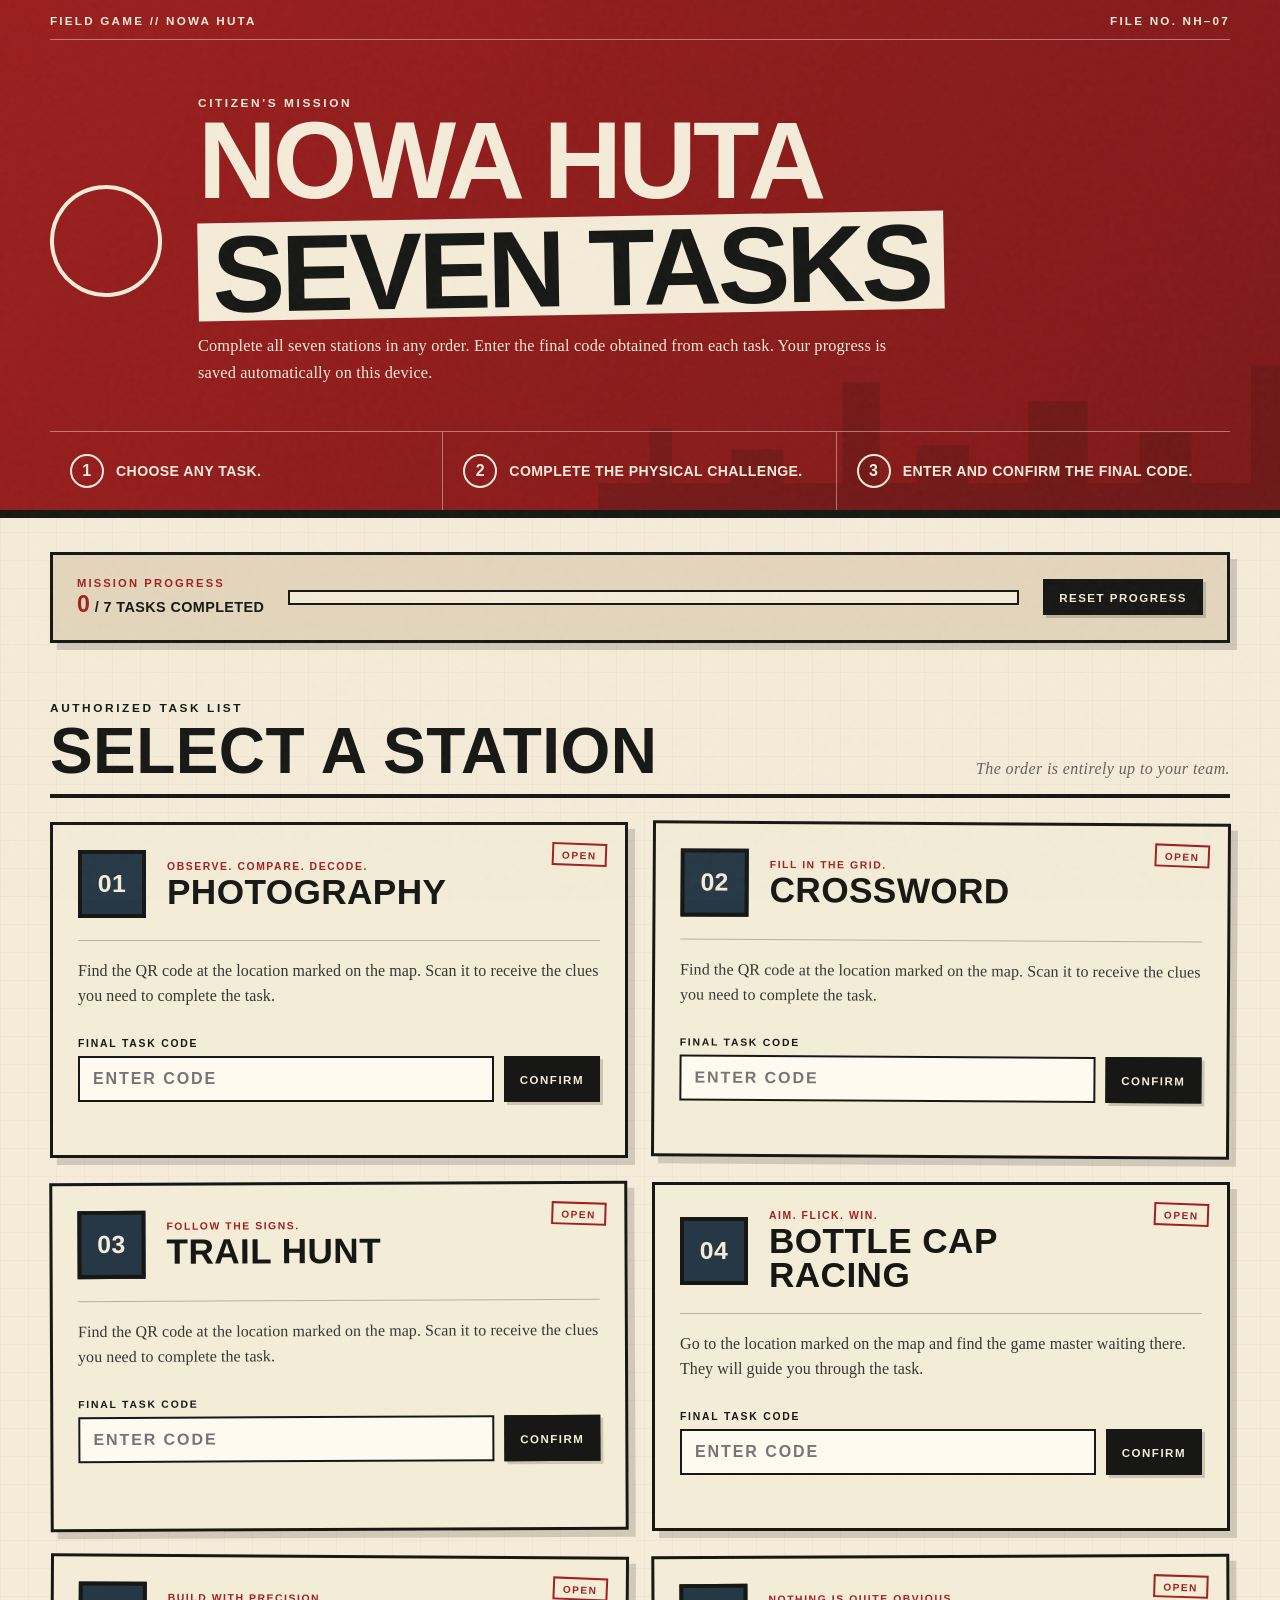
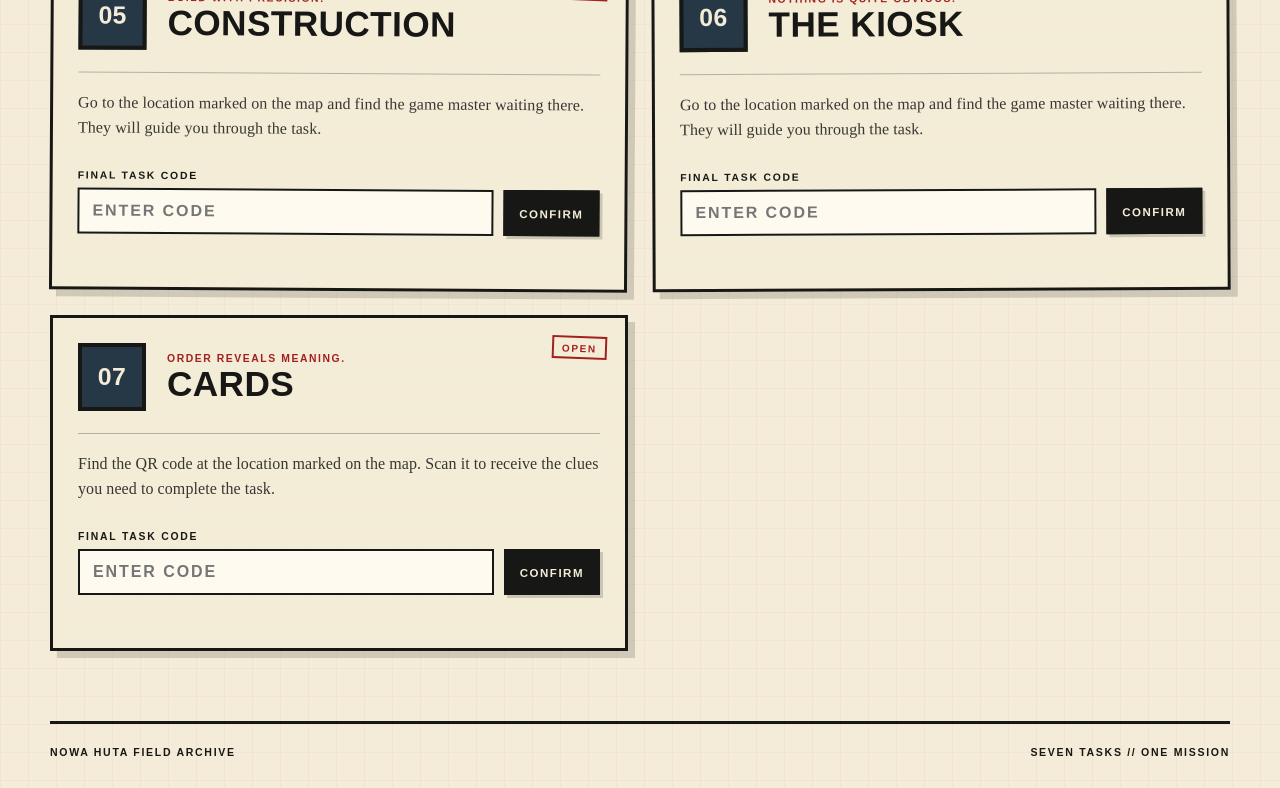
==== index.html @ c44e1f06 "Add files via upload" ====
<!doctype html>
<html lang="en">
<head>
  <meta charset="utf-8">
  <meta name="viewport" content="width=device-width, initial-scale=1">
  <meta name="theme-color" content="#a32020">
  <title>Nowa Huta // Seven Tasks</title>
  <meta name="description" content="A seven-task field game set in Nowa Huta and inspired by the visual language of the Polish People's Republic.">
  <link rel="stylesheet" href="styles.css">
</head>
<body>
  <div class="paper-noise" aria-hidden="true"></div>

  <header class="hero">
    <div class="hero__topline">
      <span>FIELD GAME // NOWA HUTA</span>
      <span>FILE NO. NH–07</span>
    </div>

    <div class="hero__content">
      <div class="hero__mark" aria-hidden="true">
        
      </div>
      <div>
        <p class="eyebrow">CITIZEN'S MISSION</p>
        <h1>NOWA HUTA<br><span>SEVEN TASKS</span></h1>
        <p class="hero__lead">Complete all seven stations in any order. Enter the final code obtained from each task. Your progress is saved automatically on this device.</p>
      </div>
    </div>

    <div class="hero__grid">
      <div class="hero__instruction">
        <span class="instruction-number">1</span>
        <p>Choose any task.</p>
      </div>
      <div class="hero__instruction">
        <span class="instruction-number">2</span>
        <p>Complete the physical challenge.</p>
      </div>
      <div class="hero__instruction">
        <span class="instruction-number">3</span>
        <p>Enter and confirm the final code.</p>
      </div>
    </div>
  </header>

  <main>
    <section class="progress-panel" aria-label="Game progress">
      <div>
        <p class="progress-panel__label">MISSION PROGRESS</p>
        <p class="progress-panel__value"><strong id="progress-count">0</strong> / 7 TASKS COMPLETED</p>
      </div>
      <div class="progress-track" aria-hidden="true">
        <span id="progress-bar"></span>
      </div>
      <button class="reset-button" id="reset-game" type="button">RESET PROGRESS</button>
    </section>

    <section class="tasks-section" aria-labelledby="tasks-title">
      <div class="section-heading">
        <div>
          <p class="eyebrow">AUTHORIZED TASK LIST</p>
          <h2 id="tasks-title">SELECT A STATION</h2>
        </div>
        <p class="section-note">The order is entirely up to your team.</p>
      </div>

      <div class="tasks-grid" id="tasks-grid"></div>
    </section>
  </main>

  <footer>
    <span>NOWA HUTA FIELD ARCHIVE</span>
    <span>SEVEN TASKS // ONE MISSION</span>
  </footer>

  <dialog class="completion-dialog" id="completion-dialog">
    <div class="completion-dialog__inner">
      <div class="completion-star" aria-hidden="true">★</div>
      <p class="eyebrow">MISSION REPORT</p>
      <h2>ALL TASKS COMPLETED</h2>
      <p>You have solved all seven challenges. Report to the game master for the final confirmation.</p>
      <button type="button" id="close-dialog">RETURN TO TASK LIST</button>
    </div>
  </dialog>

  <template id="task-template">
    <article class="task-card">
      <div class="task-card__status" aria-live="polite">OPEN</div>
      <div class="task-card__header">
        <span class="task-number"></span>
        <div>
          <p class="task-subtitle"></p>
          <h3 class="task-title"></h3>
        </div>
      </div>
      <p class="task-description"></p>
      <form class="code-form" novalidate>
        <label class="code-label">FINAL TASK CODE</label>
        <div class="code-row">
          <input class="code-input" type="text" inputmode="text" autocomplete="off" spellcheck="false" placeholder="ENTER CODE" maxlength="40" required>
          <button class="code-button" type="submit">CONFIRM</button>
        </div>
        <p class="code-message" aria-live="polite"></p>
      </form>
    </article>
  </template>

  <script src="game-config.js"></script>
  <script src="game.js"></script>
</body>
</html>
---- styles.css ----
:root {
  --paper: #f4ecd8;
  --paper-dark: #e3d6bc;
  --ink: #171815;
  --muted: #656156;
  --red: #a32020;
  --red-dark: #721111;
  --blue: #263846;
  --green: #31533c;
  --line: rgba(23, 24, 21, .28);
  --shadow: 7px 7px 0 rgba(23, 24, 21, .16);
  --radius: 2px;
}

* { box-sizing: border-box; }

html { scroll-behavior: smooth; }

body {
  margin: 0;
  min-height: 100vh;
  color: var(--ink);
  background:
    linear-gradient(rgba(163,32,32,.035) 1px, transparent 1px),
    linear-gradient(90deg, rgba(163,32,32,.035) 1px, transparent 1px),
    var(--paper);
  background-size: 28px 28px;
  font-family: "Arial Narrow", "Roboto Condensed", "Franklin Gothic Medium", Arial, sans-serif;
  letter-spacing: .025em;
}

button, input { font: inherit; }
button { cursor: pointer; }

.paper-noise {
  position: fixed;
  inset: 0;
  z-index: 20;
  opacity: .09;
  pointer-events: none;
  background-image: url("data:image/svg+xml,%3Csvg viewBox='0 0 180 180' xmlns='http://www.w3.org/2000/svg'%3E%3Cfilter id='n'%3E%3CfeTurbulence type='fractalNoise' baseFrequency='.8' numOctaves='3' stitchTiles='stitch'/%3E%3C/filter%3E%3Crect width='100%25' height='100%25' filter='url(%23n)' opacity='.35'/%3E%3C/svg%3E");
}

.hero {
  position: relative;
  overflow: hidden;
  color: var(--paper);
  background:
    linear-gradient(125deg, rgba(0,0,0,.05), rgba(0,0,0,.22)),
    var(--red);
  border-bottom: 8px solid var(--ink);
}

.hero::before {
  content: "";
  position: absolute;
  right: -60px;
  bottom: -28px;
  width: min(58vw, 770px);
  height: 210px;
  opacity: .18;
  background: var(--ink);
  clip-path: polygon(0 100%, 0 74%, 7% 74%, 7% 48%, 10% 48%, 10% 74%, 18% 74%, 18% 58%, 25% 58%, 25% 74%, 33% 74%, 33% 26%, 38% 26%, 38% 74%, 43% 74%, 43% 56%, 50% 56%, 50% 74%, 58% 74%, 58% 35%, 66% 35%, 66% 74%, 73% 74%, 73% 50%, 80% 50%, 80% 74%, 88% 74%, 88% 18%, 93% 18%, 93% 74%, 100% 74%, 100% 100%);
}

.hero__topline,
.hero__content,
.hero__grid,
main,
footer {
  width: min(1180px, calc(100% - 32px));
  margin-inline: auto;
}

.hero__topline {
  position: relative;
  z-index: 1;
  display: flex;
  justify-content: space-between;
  gap: 16px;
  padding: 14px 0 12px;
  border-bottom: 1px solid rgba(244,236,216,.45);
  font-size: .73rem;
  font-weight: 800;
  letter-spacing: .19em;
}

.hero__content {
  position: relative;
  z-index: 1;
  display: grid;
  grid-template-columns: 118px 1fr;
  gap: 30px;
  align-items: center;
  padding: 56px 0 44px;
}

.hero__mark {
  width: 112px;
  aspect-ratio: 1;
  display: grid;
  place-items: center;
  border: 4px solid currentColor;
  border-radius: 50%;
  transform: rotate(-8deg);
}

.hero__mark svg { width: 65%; fill: currentColor; }

.eyebrow {
  margin: 0 0 8px;
  font-size: .74rem;
  font-weight: 900;
  letter-spacing: .22em;
}

h1, h2, h3, p { margin-top: 0; }

h1 {
  margin-bottom: 18px;
  max-width: 900px;
  font-size: clamp(3rem, 8.5vw, 7.4rem);
  line-height: .79;
  letter-spacing: -.035em;
  text-transform: uppercase;
}

h1 span {
  display: inline-block;
  color: var(--ink);
  background: var(--paper);
  padding: .08em .13em .03em;
  margin-top: .12em;
  transform: rotate(-1deg);
}

.hero__lead {
  max-width: 720px;
  margin: 0;
  font-family: Georgia, "Times New Roman", serif;
  font-size: 1.02rem;
  line-height: 1.65;
  letter-spacing: .01em;
}

.hero__grid {
  position: relative;
  z-index: 1;
  display: grid;
  grid-template-columns: repeat(3, 1fr);
  border-top: 1px solid rgba(244,236,216,.45);
}

.hero__instruction {
  display: flex;
  align-items: center;
  min-height: 78px;
  padding: 14px 20px;
  border-right: 1px solid rgba(244,236,216,.45);
}
.hero__instruction:last-child { border-right: 0; }
.hero__instruction p { margin: 0; font-size: .88rem; font-weight: 800; text-transform: uppercase; }

.instruction-number {
  flex: 0 0 auto;
  display: grid;
  place-items: center;
  width: 34px;
  height: 34px;
  margin-right: 12px;
  border: 2px solid currentColor;
  border-radius: 50%;
  font-weight: 900;
}

main { padding: 34px 0 70px; }

.progress-panel {
  display: grid;
  grid-template-columns: auto minmax(180px, 1fr) auto;
  align-items: center;
  gap: 24px;
  padding: 22px 24px;
  border: 3px solid var(--ink);
  background: var(--paper-dark);
  box-shadow: var(--shadow);
}

.progress-panel__label {
  margin-bottom: 2px;
  color: var(--red);
  font-size: .7rem;
  font-weight: 900;
  letter-spacing: .19em;
}
.progress-panel__value { margin: 0; font-size: .9rem; font-weight: 800; }
.progress-panel__value strong { font-size: 1.45rem; color: var(--red); }

.progress-track {
  height: 15px;
  overflow: hidden;
  border: 2px solid var(--ink);
  background: var(--paper);
}
.progress-track span {
  display: block;
  width: 0;
  height: 100%;
  background: repeating-linear-gradient(-45deg, var(--red) 0 8px, var(--red-dark) 8px 16px);
  transition: width .35s ease;
}

.reset-button,
.code-button,
.completion-dialog button {
  border: 2px solid var(--ink);
  color: var(--paper);
  background: var(--ink);
  padding: 11px 14px 9px;
  font-size: .72rem;
  font-weight: 900;
  letter-spacing: .13em;
  text-transform: uppercase;
  box-shadow: 3px 3px 0 rgba(23,24,21,.18);
  transition: transform .15s ease, box-shadow .15s ease, background .15s ease;
}
.reset-button:hover,
.code-button:hover,
.completion-dialog button:hover {
  transform: translate(-1px, -1px);
  box-shadow: 5px 5px 0 rgba(23,24,21,.18);
  background: var(--red);
}

.tasks-section { margin-top: 58px; }

.section-heading {
  display: flex;
  justify-content: space-between;
  align-items: end;
  gap: 22px;
  margin-bottom: 24px;
  padding-bottom: 14px;
  border-bottom: 4px solid var(--ink);
}
.section-heading h2 { margin: 0; font-size: clamp(2rem, 5vw, 4.2rem); line-height: .9; }
.section-note { max-width: 300px; margin: 0; color: var(--muted); font-family: Georgia, serif; font-style: italic; line-height: 1.45; }

.tasks-grid {
  display: grid;
  grid-template-columns: repeat(2, minmax(0, 1fr));
  gap: 24px;
}

.task-card {
  position: relative;
  min-width: 0;
  padding: 25px;
  border: 3px solid var(--ink);
  background: rgba(244,236,216,.93);
  box-shadow: var(--shadow);
  transition: transform .2s ease, background .2s ease;
}
.task-card:nth-child(3n+2) { transform: rotate(.35deg); }
.task-card:nth-child(3n) { transform: rotate(-.25deg); }
.task-card:hover { transform: translateY(-2px) rotate(0); }
.task-card.solved {
  background: #dfe5d5;
  border-color: var(--green);
}
.task-card.solved::after {
  content: "APPROVED";
  position: absolute;
  right: 18px;
  bottom: 16px;
  color: rgba(49,83,60,.22);
  border: 5px double rgba(49,83,60,.22);
  padding: 7px 12px 4px;
  font-size: 1.25rem;
  font-weight: 900;
  letter-spacing: .15em;
  transform: rotate(-9deg);
  pointer-events: none;
}

.task-card__status {
  position: absolute;
  top: 18px;
  right: 18px;
  padding: 5px 8px 3px;
  border: 2px solid var(--red);
  color: var(--red);
  font-size: .63rem;
  font-weight: 900;
  letter-spacing: .15em;
  transform: rotate(2deg);
}
.task-card.solved .task-card__status { color: var(--green); border-color: var(--green); }

.task-card__header {
  display: grid;
  grid-template-columns: 72px minmax(0, 1fr);
  gap: 17px;
  align-items: center;
  padding-right: 70px;
}

.task-number {
  display: grid;
  place-items: center;
  width: 68px;
  height: 68px;
  border: 4px solid var(--ink);
  color: var(--paper);
  background: var(--blue);
  font-size: 1.55rem;
  font-weight: 900;
}

.task-subtitle {
  margin-bottom: 3px;
  color: var(--red);
  font-size: .65rem;
  font-weight: 900;
  letter-spacing: .15em;
  text-transform: uppercase;
}
.task-title { margin: 0; font-size: clamp(1.5rem, 3vw, 2.2rem); line-height: .95; text-transform: uppercase; }
.task-description {
  min-height: 76px;
  margin: 22px 0;
  padding-top: 18px;
  border-top: 1px solid var(--line);
  color: #373732;
  font-family: Georgia, "Times New Roman", serif;
  line-height: 1.55;
  letter-spacing: .005em;
}


.code-form { position: relative; z-index: 2; }
.code-label {
  display: block;
  margin-bottom: 7px;
  font-size: .65rem;
  font-weight: 900;
  letter-spacing: .17em;
}
.code-row { display: grid; grid-template-columns: 1fr auto; gap: 10px; }
.code-input {
  min-width: 0;
  height: 46px;
  border: 2px solid var(--ink);
  border-radius: 0;
  outline: none;
  background: #fffaf0;
  padding: 0 13px;
  font-weight: 900;
  letter-spacing: .12em;
  text-transform: uppercase;
}
.code-input:focus { box-shadow: inset 0 0 0 2px var(--red); }
.code-input:disabled { color: var(--green); background: #edf0e8; border-color: var(--green); }
.code-message { min-height: 20px; margin: 8px 0 0; font-size: .76rem; font-weight: 800; }
.code-message.error { color: var(--red); }
.code-message.success { color: var(--green); }

.shake { animation: shake .34s linear; }
@keyframes shake {
  0%,100% { transform: translateX(0); }
  25% { transform: translateX(-7px); }
  75% { transform: translateX(7px); }
}

footer {
  display: flex;
  justify-content: space-between;
  gap: 20px;
  padding: 22px 0 30px;
  border-top: 3px solid var(--ink);
  font-size: .66rem;
  font-weight: 900;
  letter-spacing: .16em;
}

.completion-dialog {
  width: min(520px, calc(100% - 30px));
  padding: 0;
  border: 4px solid var(--ink);
  color: var(--ink);
  background: var(--paper);
  box-shadow: 14px 14px 0 rgba(0,0,0,.25);
}
.completion-dialog::backdrop { background: rgba(20,20,18,.74); }
.completion-dialog__inner { padding: 36px; text-align: center; }
.completion-dialog h2 { margin-bottom: 15px; font-size: clamp(2.2rem, 8vw, 4rem); line-height: .86; }
.completion-dialog p:not(.eyebrow) { font-family: Georgia, serif; line-height: 1.55; }
.completion-star { width: 84px; height: 84px; display: grid; place-items: center; margin: 0 auto 18px; border-radius: 50%; color: var(--paper); background: var(--red); font-size: 3rem; }

@media (max-width: 820px) {
  .hero__content { grid-template-columns: 82px 1fr; gap: 20px; }
  .hero__mark { width: 80px; }
  .progress-panel { grid-template-columns: 1fr auto; }
  .progress-track { grid-column: 1 / -1; grid-row: 2; }
  .tasks-grid { grid-template-columns: 1fr; }
  .task-description { min-height: 0; }
}

@media (max-width: 580px) {
  .hero__topline { font-size: .58rem; }
  .hero__content { grid-template-columns: 1fr; padding-top: 34px; }
  .hero__mark { width: 64px; }
  h1 { font-size: clamp(2.8rem, 15vw, 5rem); }
  .hero__grid { grid-template-columns: 1fr; padding-bottom: 12px; }
  .hero__instruction { min-height: 55px; border-right: 0; border-bottom: 1px solid rgba(244,236,216,.3); }
  .progress-panel { display: flex; flex-wrap: wrap; gap: 14px; padding: 18px; }
  .progress-panel > div:first-child { flex: 1 1 180px; }
  .progress-track { flex: 1 0 100%; order: 3; }
  .reset-button { flex: 0 0 auto; }
  .section-heading { display: block; }
  .section-note { margin-top: 12px; }
  .task-card { padding: 20px; }
  .task-card__header { grid-template-columns: 56px 1fr; gap: 13px; padding-right: 53px; }
  .task-number { width: 54px; height: 54px; font-size: 1.15rem; }
  .task-card__status { right: 13px; top: 13px; }
  .code-row { grid-template-columns: 1fr; }
  .code-button { width: 100%; }
  footer { display: block; line-height: 1.8; }
}

@media (prefers-reduced-motion: reduce) {
  *, *::before, *::after { scroll-behavior: auto !important; transition: none !important; animation: none !important; }
}


/* Stand-alone page opened from printed QR codes */
.clue-page {
  min-height: 100vh;
  display: grid;
  grid-template-rows: auto 1fr auto;
  color: var(--paper);
  background:
    linear-gradient(rgba(244,236,216,.04) 1px, transparent 1px),
    linear-gradient(90deg, rgba(244,236,216,.04) 1px, transparent 1px),
    var(--red);
  background-size: 26px 26px;
}

.clue-topbar,
.clue-footer,
.clue-main {
  width: min(760px, calc(100% - 30px));
  margin-inline: auto;
}

.clue-topbar {
  display: flex;
  justify-content: space-between;
  gap: 16px;
  padding: 16px 0 13px;
  border-bottom: 1px solid rgba(244,236,216,.45);
  font-size: .66rem;
  font-weight: 900;
  letter-spacing: .17em;
}

.clue-main {
  display: grid;
  place-items: center;
  padding: 42px 0;
}

.clue-document {
  position: relative;
  width: 100%;
  padding: clamp(28px, 7vw, 58px);
  border: 4px solid var(--ink);
  color: var(--ink);
  background: var(--paper);
  box-shadow: 12px 12px 0 rgba(23,24,21,.35);
  transform: rotate(-.25deg);
}

.clue-document::before {
  content: "CONFIDENTIAL";
  position: absolute;
  top: 20px;
  right: 22px;
  padding: 5px 8px 3px;
  border: 3px double rgba(163,32,32,.45);
  color: rgba(163,32,32,.55);
  font-size: .68rem;
  font-weight: 900;
  letter-spacing: .15em;
  transform: rotate(5deg);
}

.clue-emblem {
  display: grid;
  place-items: center;
  width: 66px;
  height: 66px;
  margin-bottom: 26px;
  border-radius: 50%;
  color: var(--paper);
  background: var(--red);
  font-size: 2rem;
}

.clue-kicker {
  margin-bottom: 8px;
  color: var(--red);
  font-size: .7rem;
  font-weight: 900;
  letter-spacing: .2em;
}

.clue-document h1 {
  margin: 0 0 23px;
  font-size: clamp(2.5rem, 11vw, 5.6rem);
  line-height: .84;
  color: var(--ink);
}

.clue-text {
  margin: 0 0 30px;
  padding: 24px 0;
  border-top: 3px solid var(--ink);
  border-bottom: 1px solid var(--line);
  font-family: Georgia, "Times New Roman", serif;
  font-size: clamp(1.05rem, 4.5vw, 1.35rem);
  line-height: 1.65;
  white-space: pre-line;
}

.clue-back {
  display: inline-block;
  border: 2px solid var(--ink);
  padding: 12px 16px 10px;
  color: var(--paper);
  background: var(--ink);
  font-size: .72rem;
  font-weight: 900;
  letter-spacing: .12em;
  text-decoration: none;
  text-transform: uppercase;
  box-shadow: 4px 4px 0 rgba(23,24,21,.18);
}

.clue-error { color: var(--red); }

.clue-footer {
  display: flex;
  justify-content: space-between;
  gap: 16px;
  padding: 14px 0 22px;
  border-top: 1px solid rgba(244,236,216,.45);
  font-size: .61rem;
  font-weight: 900;
  letter-spacing: .14em;
}

@media (max-width: 520px) {
  .clue-document::before { top: 12px; right: 12px; font-size: .55rem; }
  .clue-topbar, .clue-footer { font-size: .53rem; }
  .clue-footer { display: block; line-height: 1.8; }
}
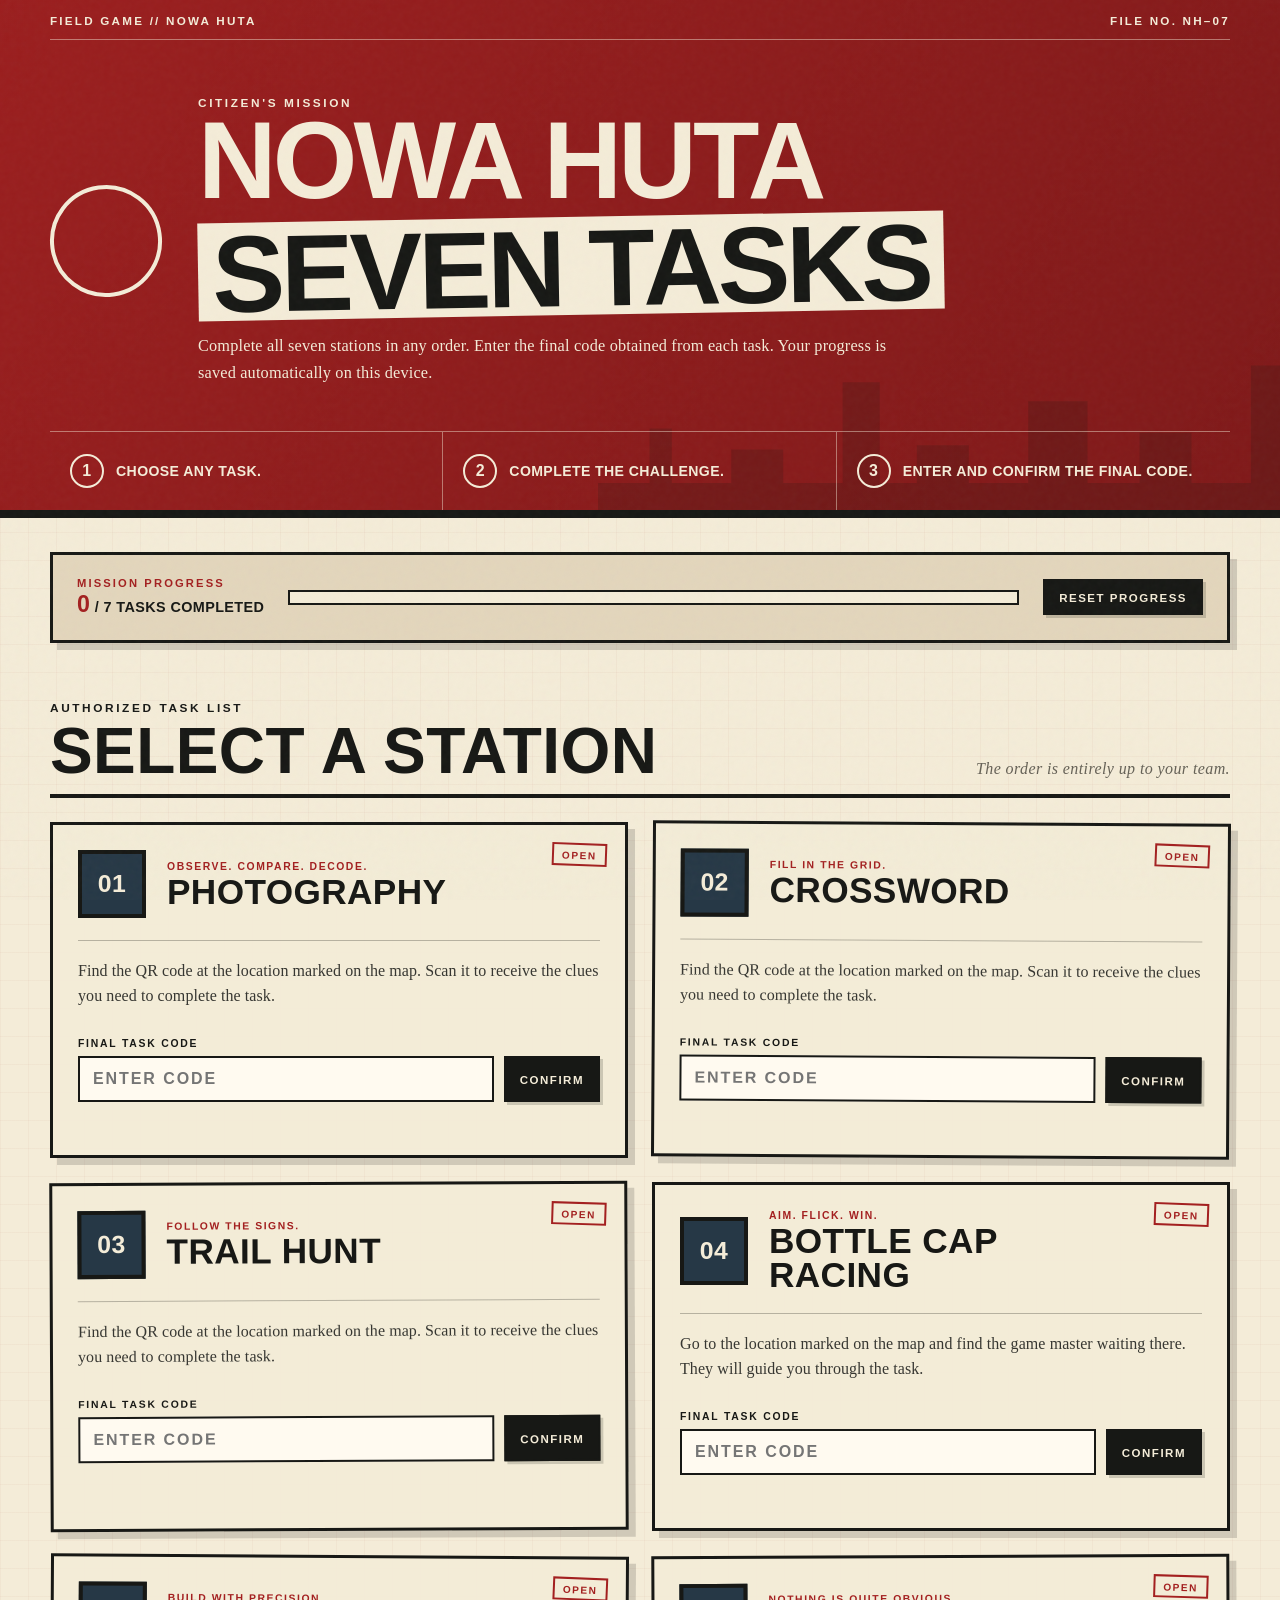
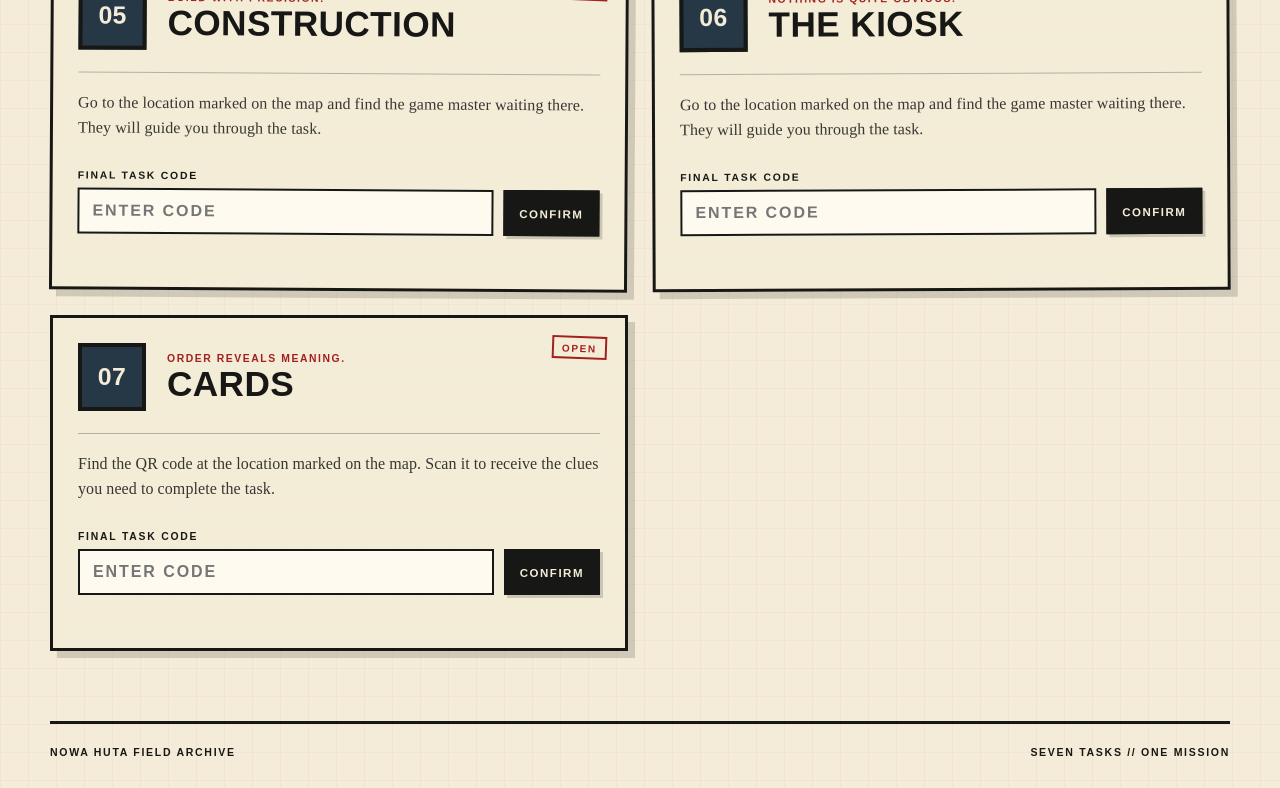
==== commit 9f3e0b1a: "Update index.html" ====
--- a/index.html
+++ b/index.html
@@ -35,7 +35,7 @@
       </div>
       <div class="hero__instruction">
         <span class="instruction-number">2</span>
-        <p>Complete the physical challenge.</p>
+        <p>Complete the challenge.</p>
       </div>
       <div class="hero__instruction">
         <span class="instruction-number">3</span>
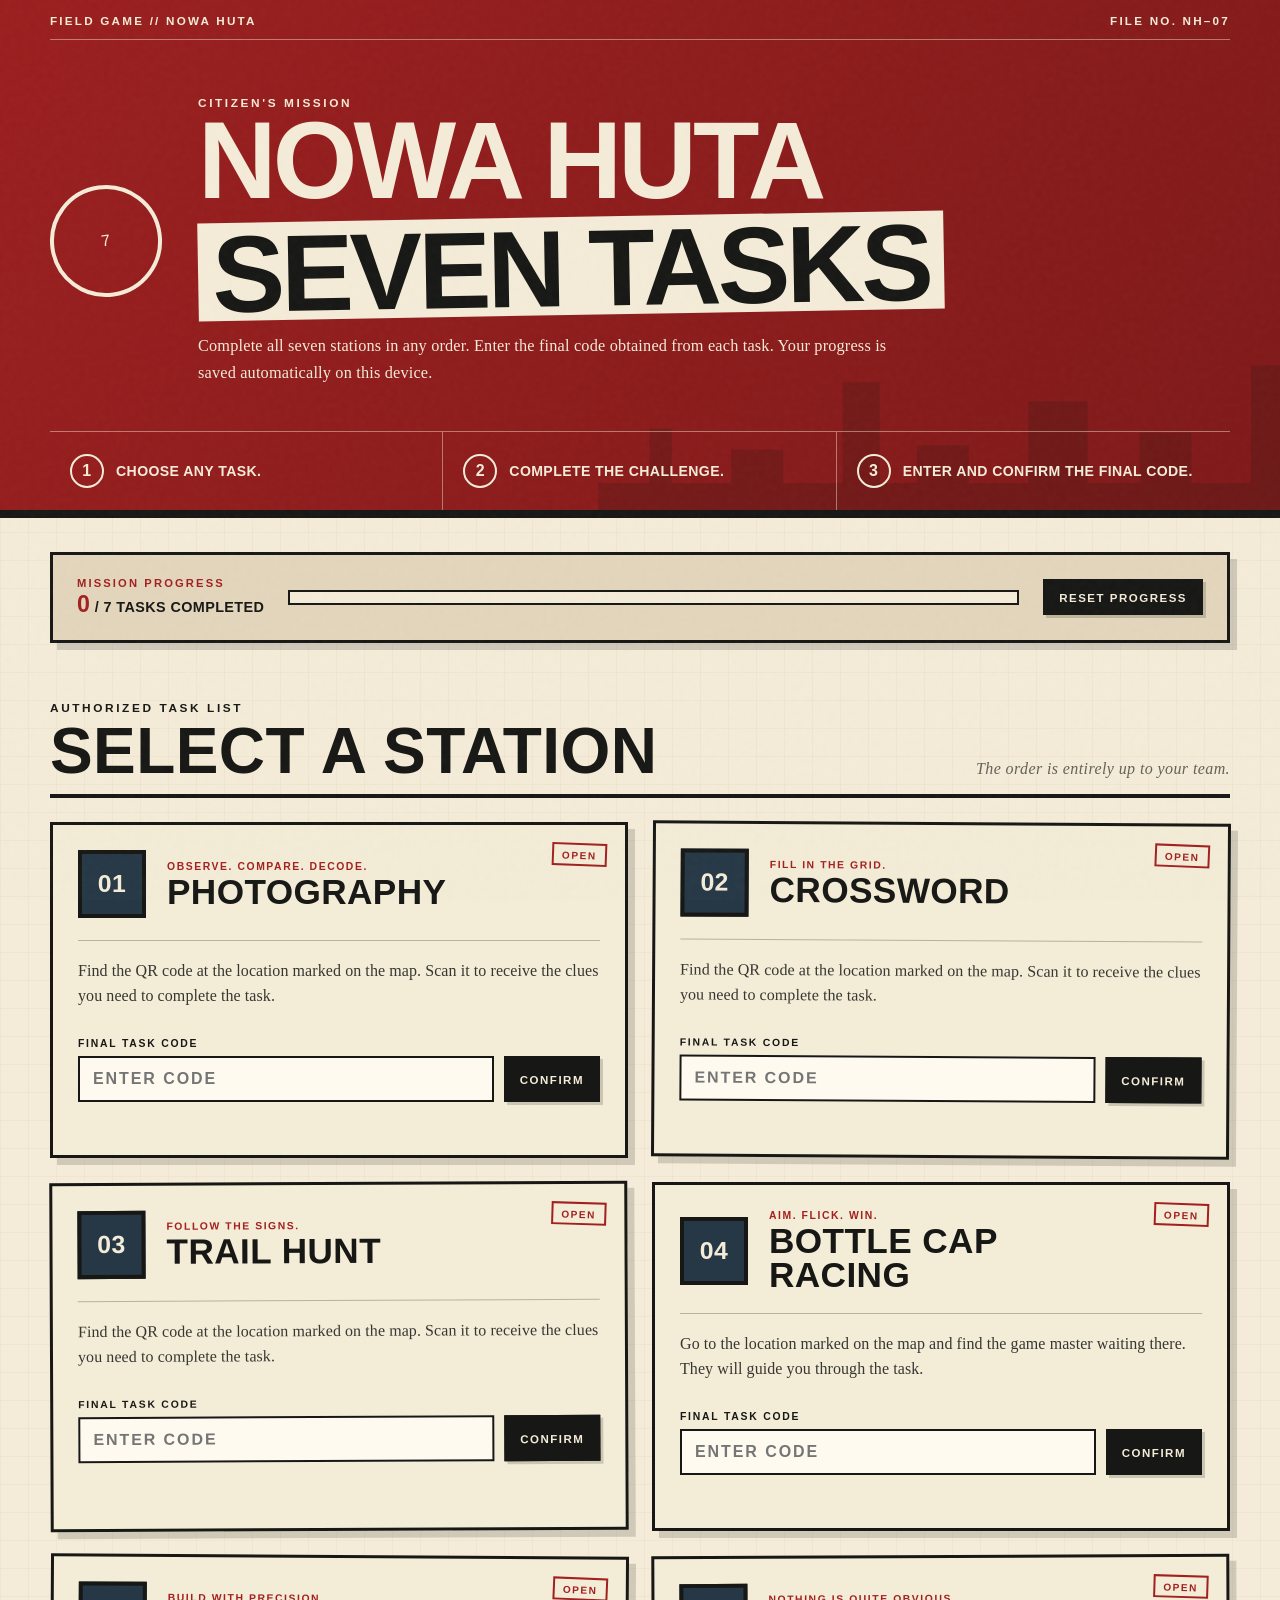
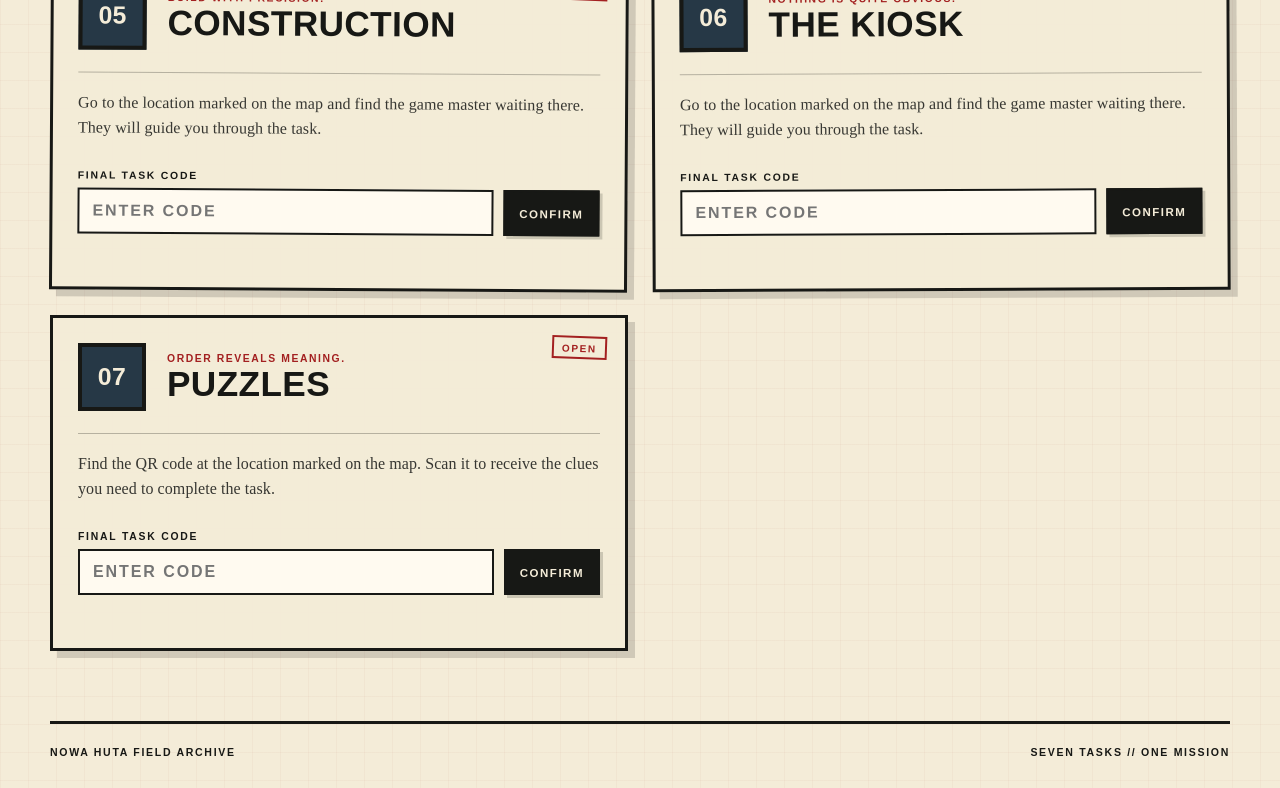
==== commit 03c5629e: "Update index.html" ====
--- a/index.html
+++ b/index.html
@@ -19,7 +19,7 @@
 
     <div class="hero__content">
       <div class="hero__mark" aria-hidden="true">
-        
+         <span>7</span>
       </div>
       <div>
         <p class="eyebrow">CITIZEN'S MISSION</p>
